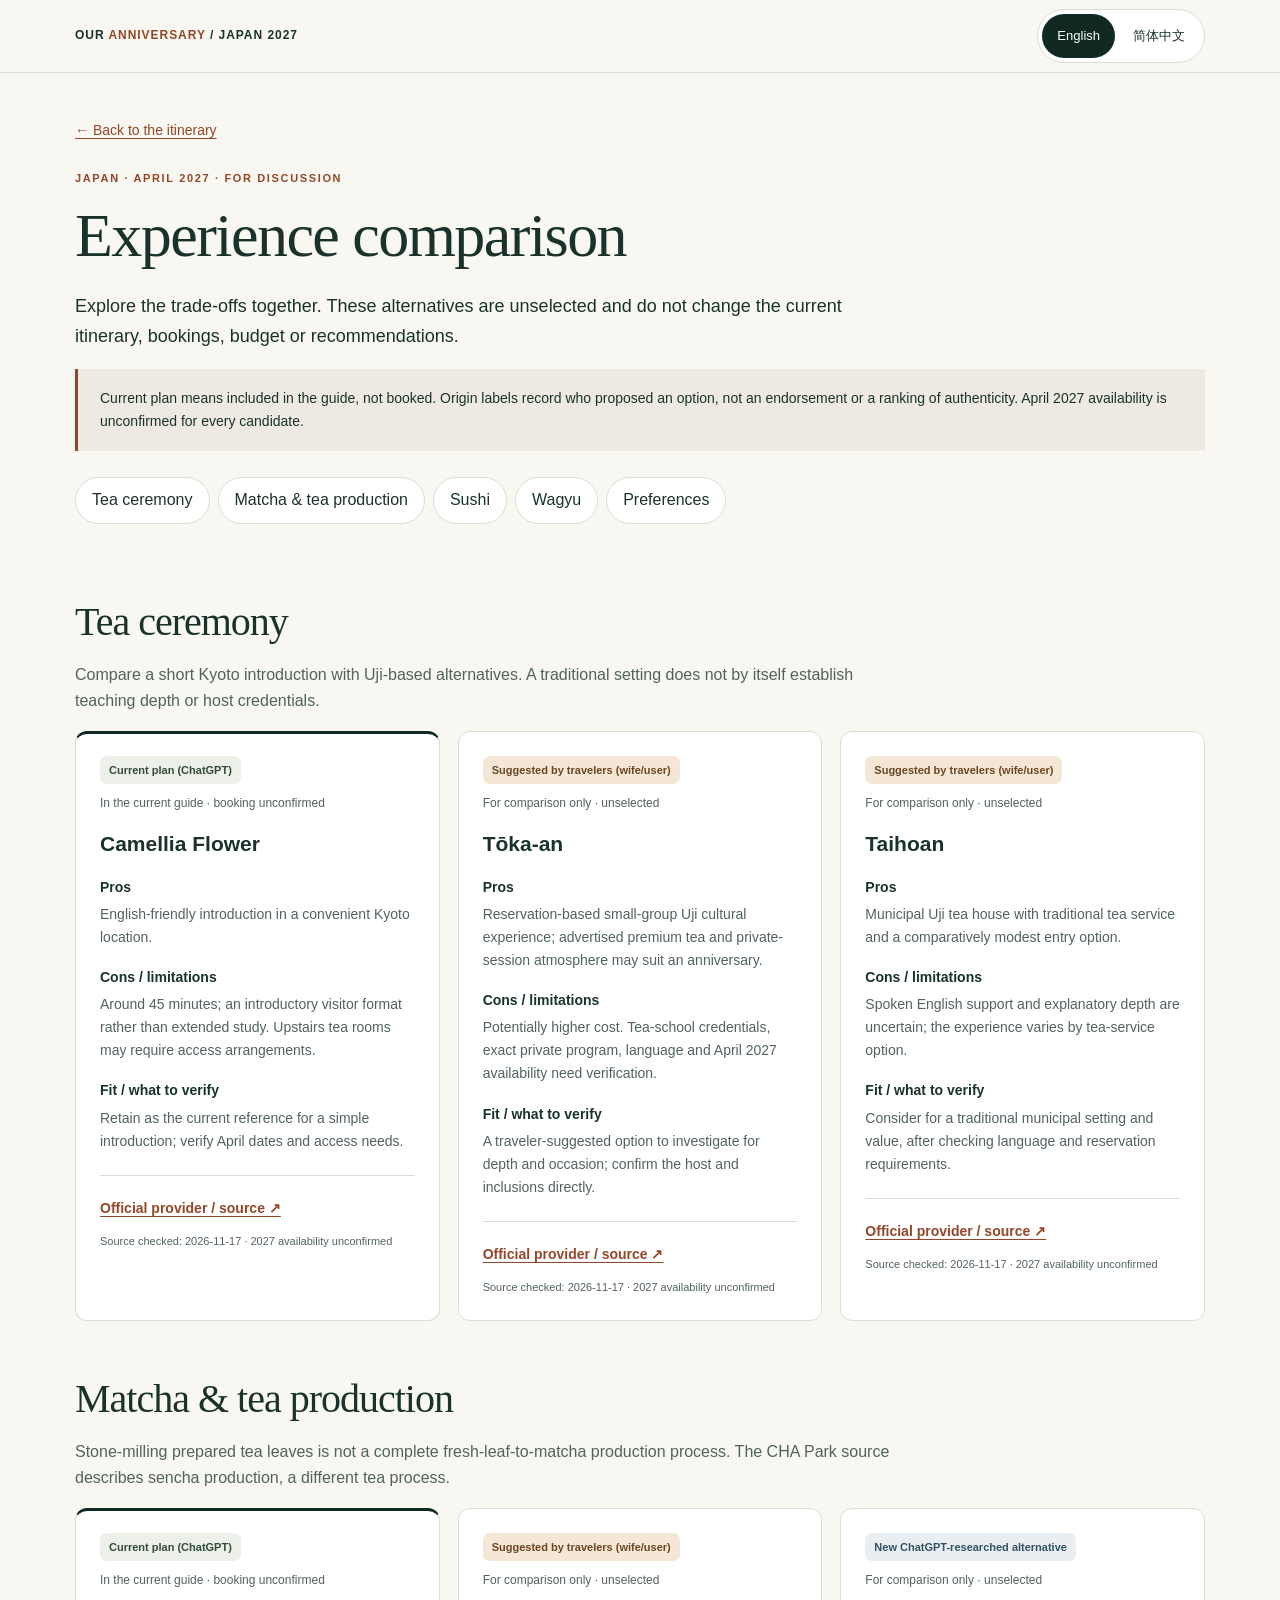
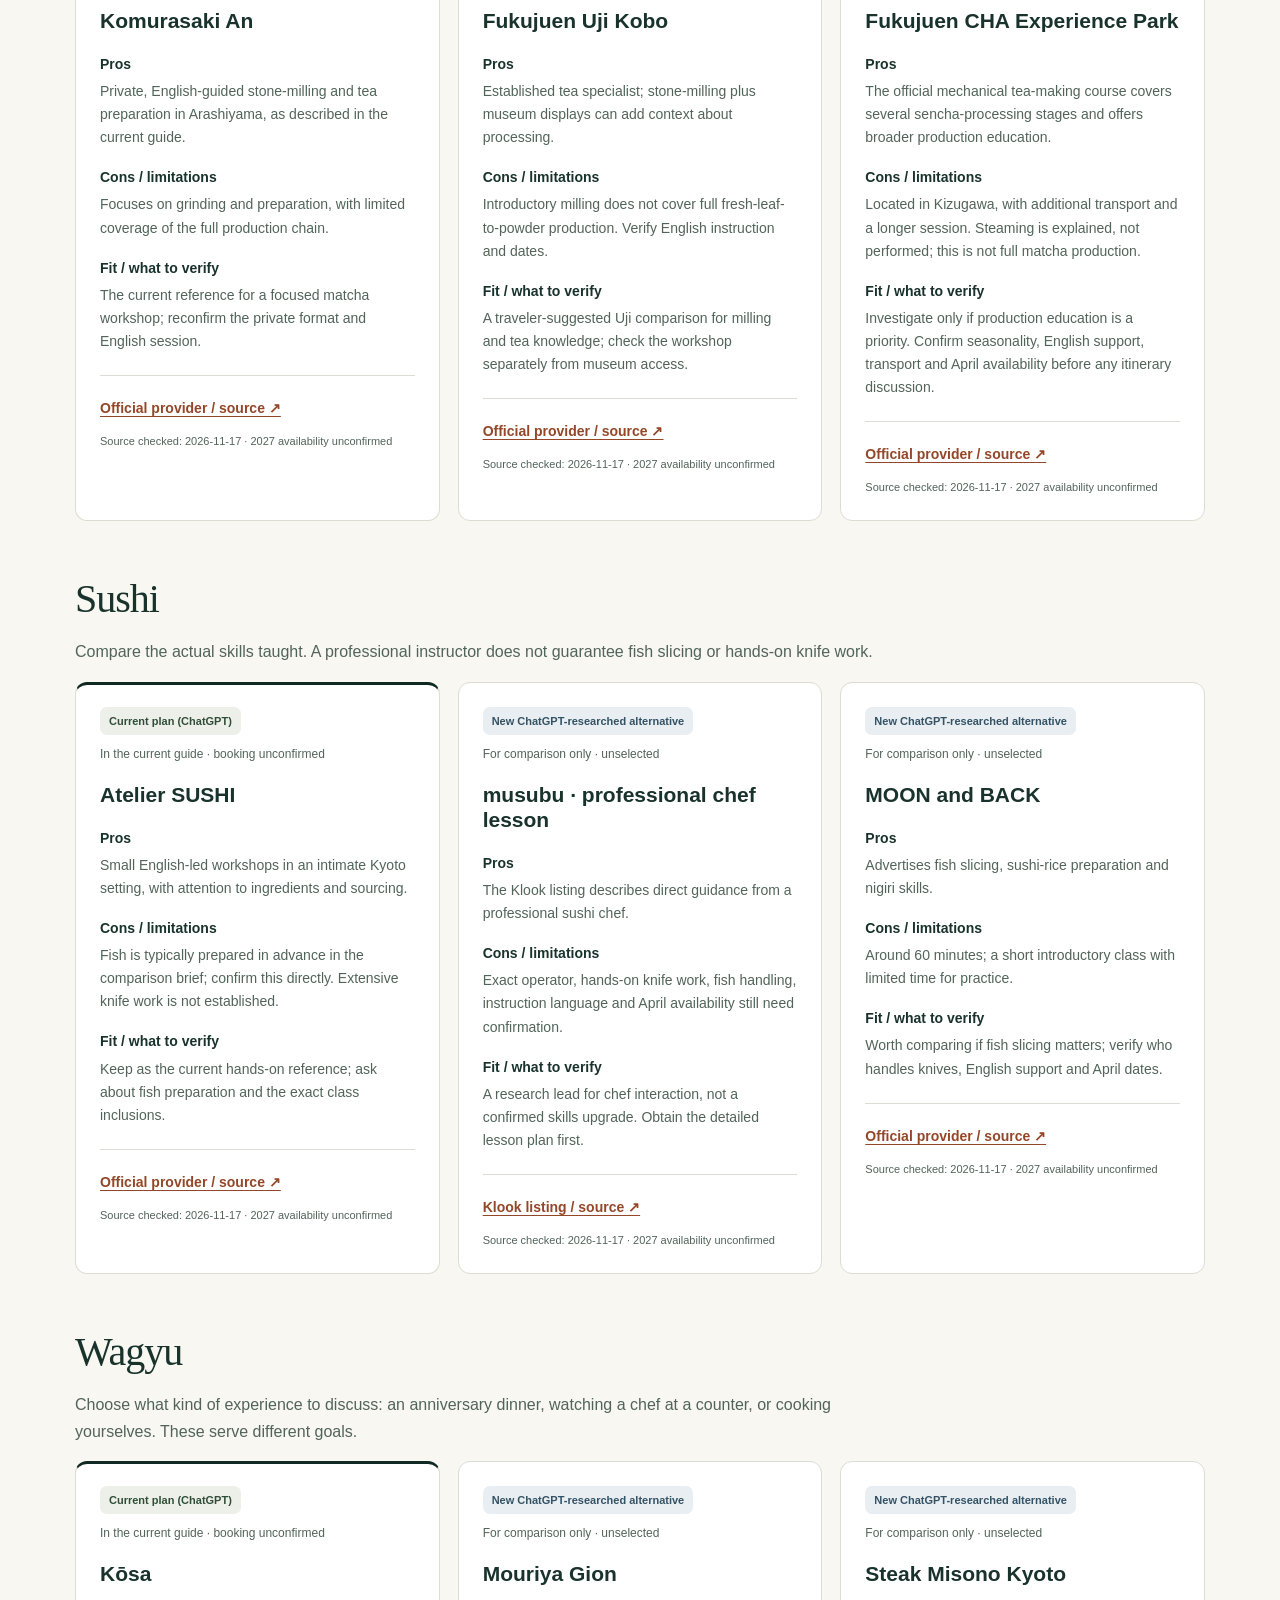
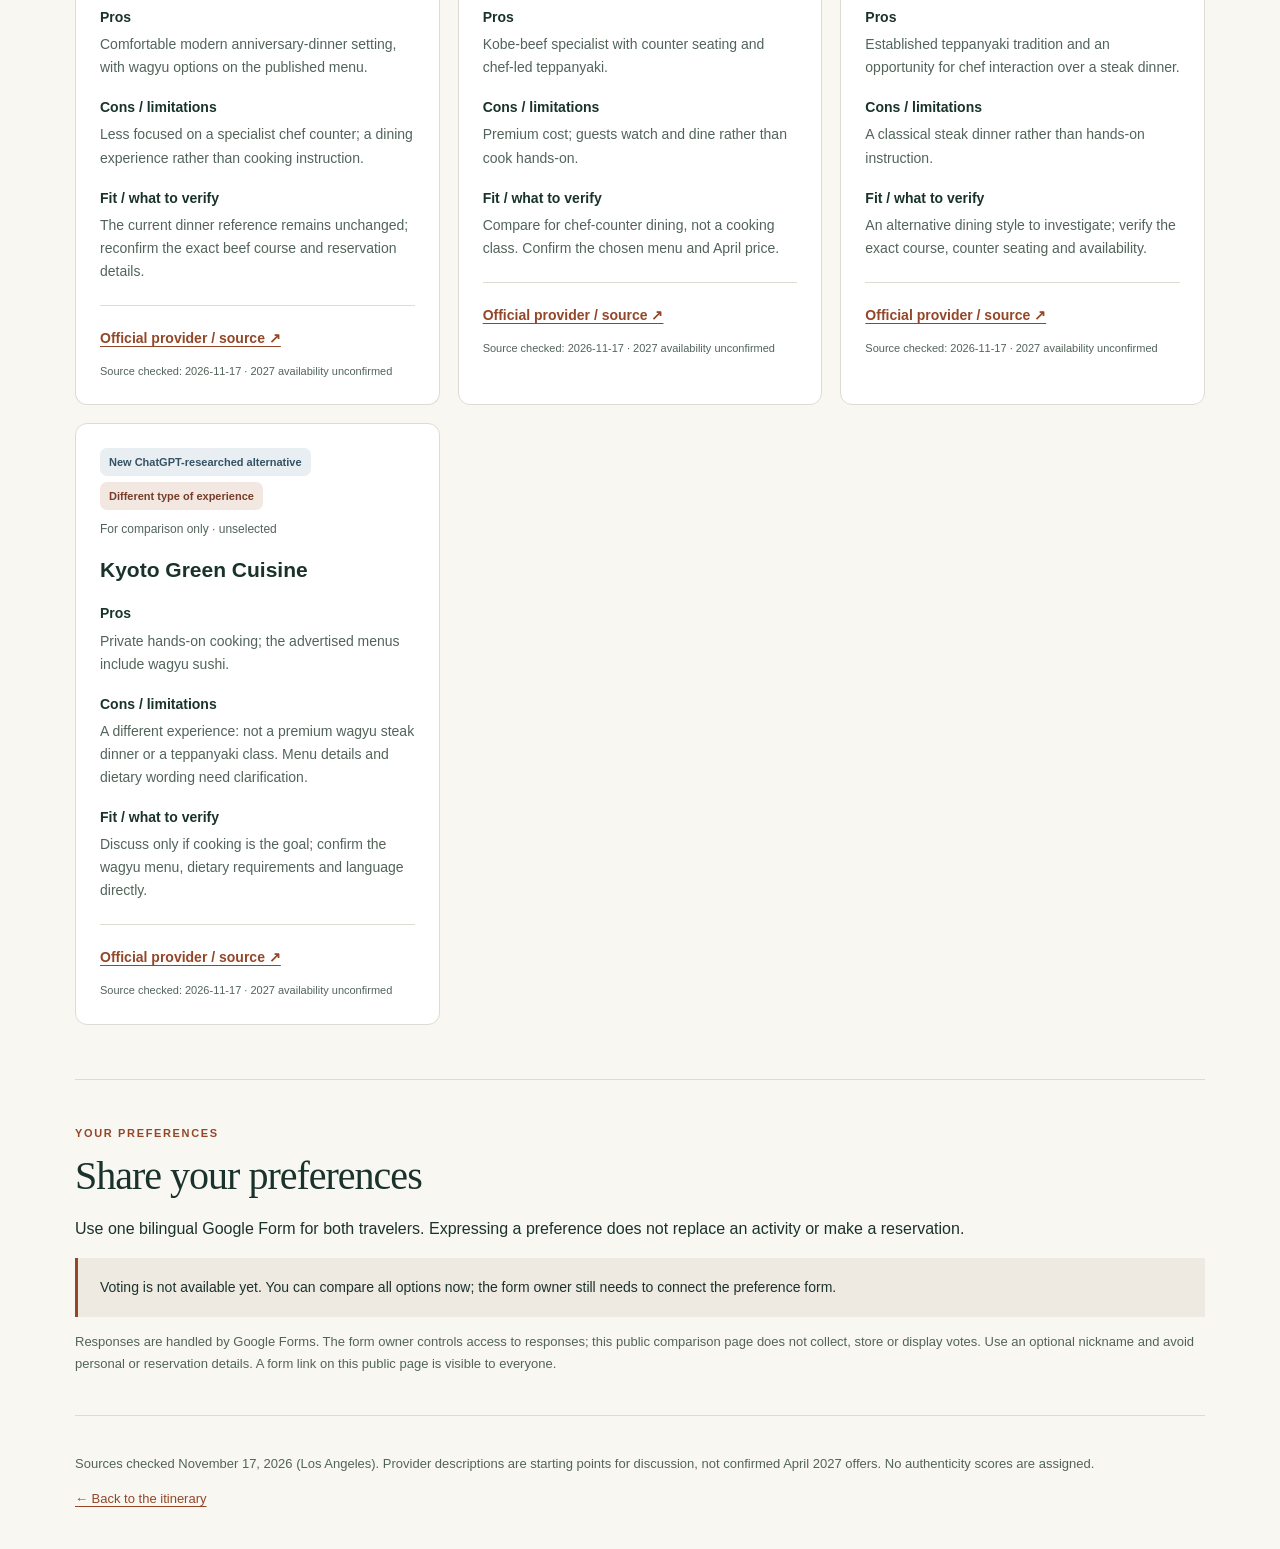
==== experiences.html @ 05cca233 "Add bilingual experience comparison and configurable Google Form embed" ====
<!doctype html>
<html lang="en">
<head>
  <meta charset="utf-8">
  <meta name="viewport" content="width=device-width, initial-scale=1">
  <meta name="color-scheme" content="light">
  <meta name="description" content="Compare Kyoto tea, matcha, sushi and wagyu experiences in English and Simplified Chinese. Alternatives for discussion only; the anniversary itinerary is unchanged.">
  <title>Experience Comparison · Japan 2027</title>
  <link rel="stylesheet" href="experiences.css">
  <script src="experiences-config.js" defer></script>
  <script src="experiences.js" defer></script>
</head>
<body>
  <a class="skip" href="#main" data-copy="skip">Skip to comparison</a>
  <header class="mast">
    <div class="wrap topbar">
      <a class="brand" href="index.html">OUR <span>ANNIVERSARY</span> / JAPAN 2027</a>
      <div class="switch" role="group" id="language-control" aria-label="Comparison language">
        <button id="lang-en" type="button" aria-pressed="true">English</button>
        <button id="lang-zh" type="button" aria-pressed="false">简体中文</button>
      </div>
    </div>
  </header>
  <main id="main" class="wrap">
    <div class="intro">
      <a class="back" href="index.html" data-copy="back">← Back to the itinerary</a>
      <p class="kicker" data-copy="kicker">JAPAN · APRIL 2027 · FOR DISCUSSION</p>
      <h1 data-copy="title">Experience comparison</h1>
      <p class="lead" data-copy="intro">Explore the trade-offs together. These alternatives are unselected and do not change the current itinerary, bookings, budget or recommendations.</p>
      <div class="notice" data-copy="caution">Current plan means included in the guide, not booked. Origin labels record who proposed an option, not an endorsement or a ranking of authenticity. April 2027 availability is unconfirmed for every candidate.</div>
      <nav class="category-nav" aria-label="Comparison categories" id="category-nav"></nav>
    </div>
    <noscript><p class="notice">This comparison needs JavaScript. Open it in a browser with JavaScript enabled. / 本比较页面需要 JavaScript，请在启用 JavaScript 的浏览器中打开。 <a href="index.html">Return to itinerary / 返回行程</a></p></noscript>
    <div id="comparisons"></div>
    <section id="vote" class="voting" aria-labelledby="vote-title">
      <p class="kicker" data-copy="voteKicker">YOUR PREFERENCES</p>
      <h2 id="vote-title" data-copy="voteTitle">Share your preferences</h2>
      <p data-copy="voteIntro">Use one bilingual Google Form for both travelers. Expressing a preference does not replace an activity or make a reservation.</p>
      <p class="notice" id="form-status" role="status"></p>
      <p id="form-fallback" hidden><a class="resource" id="form-link" target="_blank" rel="noopener noreferrer" data-copy="openForm">Open form ↗</a></p>
      <p class="muted" data-copy="privacy">Responses are handled by Google Forms. The form owner controls access to responses; this public comparison page does not collect, store or display votes. Use an optional nickname and avoid personal or reservation details. A form link on this public page is visible to everyone.</p>
      <div id="form-embed"></div>
    </section>
    <footer>
      <p data-copy="checked">Sources checked November 17, 2026 (Los Angeles). Provider descriptions are starting points for discussion, not confirmed April 2027 offers. No authenticity scores are assigned.</p>
      <a href="index.html" data-copy="back">← Back to the itinerary</a>
    </footer>
  </main>
</body>
</html>
---- experiences.css ----
:root { --ink: #19332c; --muted: #52645a; --dark: #102a23; --line: #dddcd2; --paper: #f8f7f2; --accent: #934728; }
* { box-sizing: border-box; }
html { scroll-behavior: smooth; scroll-padding-top: 110px; }
body { margin: 0; background: var(--paper); color: var(--ink); font: 16px/1.65 Inter, -apple-system, BlinkMacSystemFont, "Segoe UI", "Noto Sans SC", "Microsoft YaHei", sans-serif; }
a { color: var(--accent); text-underline-offset: 3px; }
a:hover { text-decoration-thickness: 2px; }
button, a { -webkit-tap-highlight-color: transparent; }
button:focus-visible, a:focus-visible { outline: 3px solid #af5e40; outline-offset: 4px; }
[hidden] { display: none !important; }
.wrap { max-width: 1190px; margin: auto; padding: 0 30px; }
.mast { position: sticky; top: 0; z-index: 10; background: var(--paper); border-bottom: 1px solid var(--line); }
.topbar { min-height: 72px; display: flex; align-items: center; justify-content: space-between; gap: 16px; }
.brand { font-size: 12px; font-weight: 800; letter-spacing: .08em; color: var(--ink); text-decoration: none; }
.brand span { color: var(--accent); }
.switch { display: flex; padding: 4px; gap: 3px; border: 1px solid var(--line); border-radius: 100px; background: white; }
.switch button { min-height: 44px; padding: 8px 15px; border: 0; border-radius: 100px; background: transparent; font: inherit; font-size: 13px; color: var(--ink); cursor: pointer; white-space: nowrap; }
.switch button[aria-pressed="true"] { background: var(--dark); color: white; }
.skip { position: absolute; top: -100px; left: 12px; z-index: 20; padding: 12px; background: white; }
.skip:focus { top: 10px; }
.intro { padding: 44px 0 12px; }
.back { font-size: 14px; }
.kicker { margin: 26px 0 10px; font-size: 11px; letter-spacing: .15em; font-weight: 800; color: var(--accent); }
h1, h2, h3 { line-height: 1.2; }
h1, h2 { font-family: Georgia, "Noto Serif SC", serif; font-weight: 500; letter-spacing: -.025em; }
h1 { font-size: clamp(36px, 5.5vw, 62px); margin: 10px 0 20px; }
h2 { font-size: clamp(28px, 3.5vw, 40px); margin: 8px 0 12px; }
h3 { font-size: 21px; margin: 17px 0 20px; }
.lead { max-width: 820px; font-size: 18px; }
.notice { padding: 18px 22px; border-left: 3px solid var(--accent); background: #eeeae1; font-size: 14px; }
.category-nav { display: flex; flex-wrap: wrap; gap: 8px; margin: 26px 0; }
.category-nav a { display: inline-block; padding: 9px 16px; min-height: 44px; border: 1px solid var(--line); border-radius: 100px; color: var(--ink); text-decoration: none; background: white; }
.category { margin: 36px 0 54px; }
.category-intro { color: var(--muted); max-width: 820px; }
.cards { display: grid; grid-template-columns: repeat(3, minmax(0, 1fr)); gap: 18px; }
.card { min-width: 0; padding: 24px; background: white; border: 1px solid var(--line); border-radius: 12px; overflow-wrap: anywhere; }
.card.current { border-top: 3px solid var(--dark); padding-top: 22px; }
.chips { display: flex; flex-wrap: wrap; gap: 6px; }
.chip { display: inline-block; font-size: 11px; font-weight: 700; padding: 5px 9px; border-radius: 7px; background: #edf0e9; color: #304d38; }
.chip.traveler { background: #f4e7d6; color: #6c4525; }
.chip.researched { background: #e8eef2; color: #345264; }
.chip.type { background: #f2e7e1; color: #773d29; }
.status { font-size: 12px; color: var(--muted); margin: 10px 0 0; }
dl { margin: 0; font-size: 14px; }
dt { font-weight: 800; margin-top: 17px; }
dd { margin: 4px 0 0; color: var(--muted); }
.resource { display: inline-block; min-height: 44px; padding: 9px 0; font-size: 14px; font-weight: 750; }
.source { border-top: 1px solid var(--line); margin-top: 22px; padding-top: 12px; }
.checked { font-size: 11px; color: var(--muted); margin: 0; }
.voting { border-top: 1px solid var(--line); padding: 18px 0 28px; }
.muted, footer { color: var(--muted); font-size: 13px; }
#form-embed iframe { display: block; width: 100%; height: 1200px; border: 1px solid var(--line); border-radius: 12px; background: white; }
footer { border-top: 1px solid var(--line); padding: 24px 0 40px; }
@media (max-width: 950px) { .cards { grid-template-columns: repeat(2, minmax(0, 1fr)); } }
@media (max-width: 650px) {
  .wrap { padding: 0 18px; }
  .topbar { flex-direction: column; justify-content: center; padding-top: 10px; padding-bottom: 10px; gap: 8px; }
  .brand { font-size: 10px; }
  .intro { padding-top: 28px; }
  .lead { font-size: 16px; }
  .cards { grid-template-columns: 1fr; }
  .card { padding: 21px; }
  .card.current { padding-top: 19px; }
  .notice { padding: 15px 17px; }
}
@media (prefers-reduced-motion: reduce) { html { scroll-behavior: auto; } }
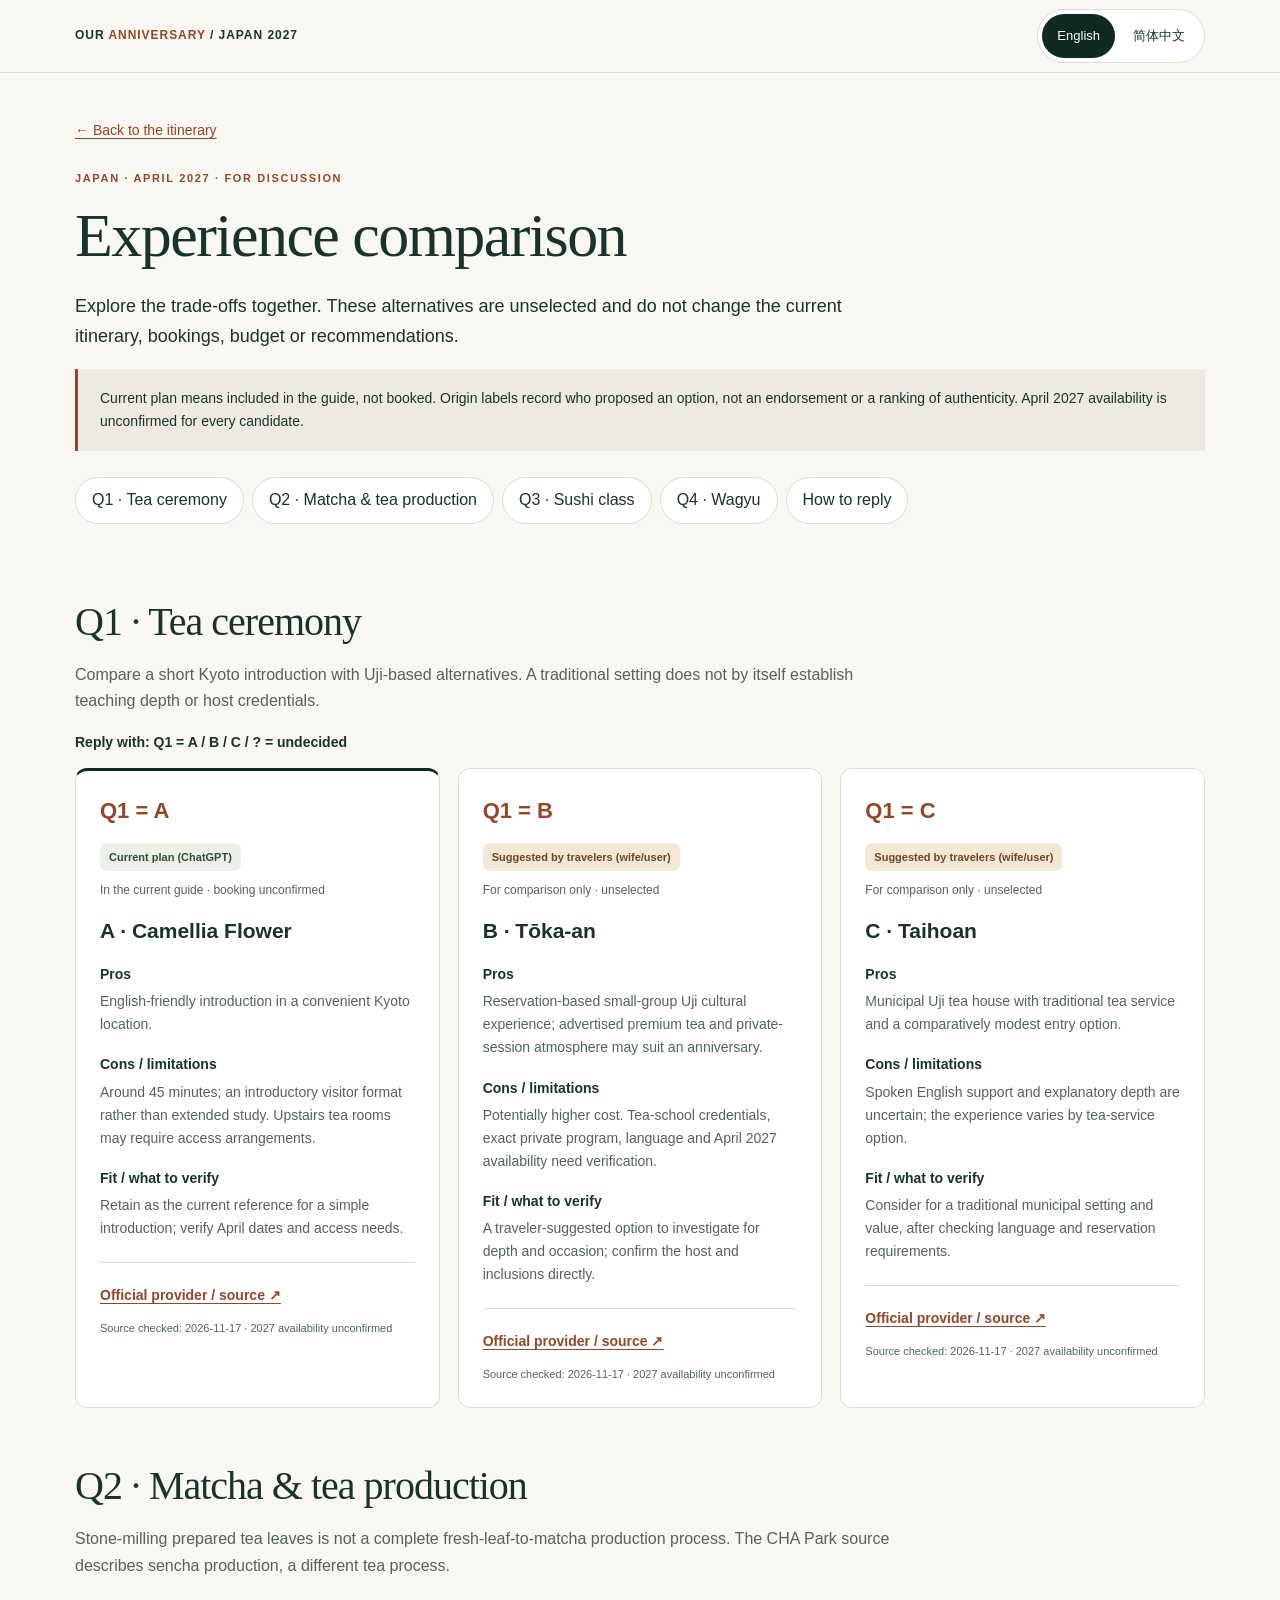
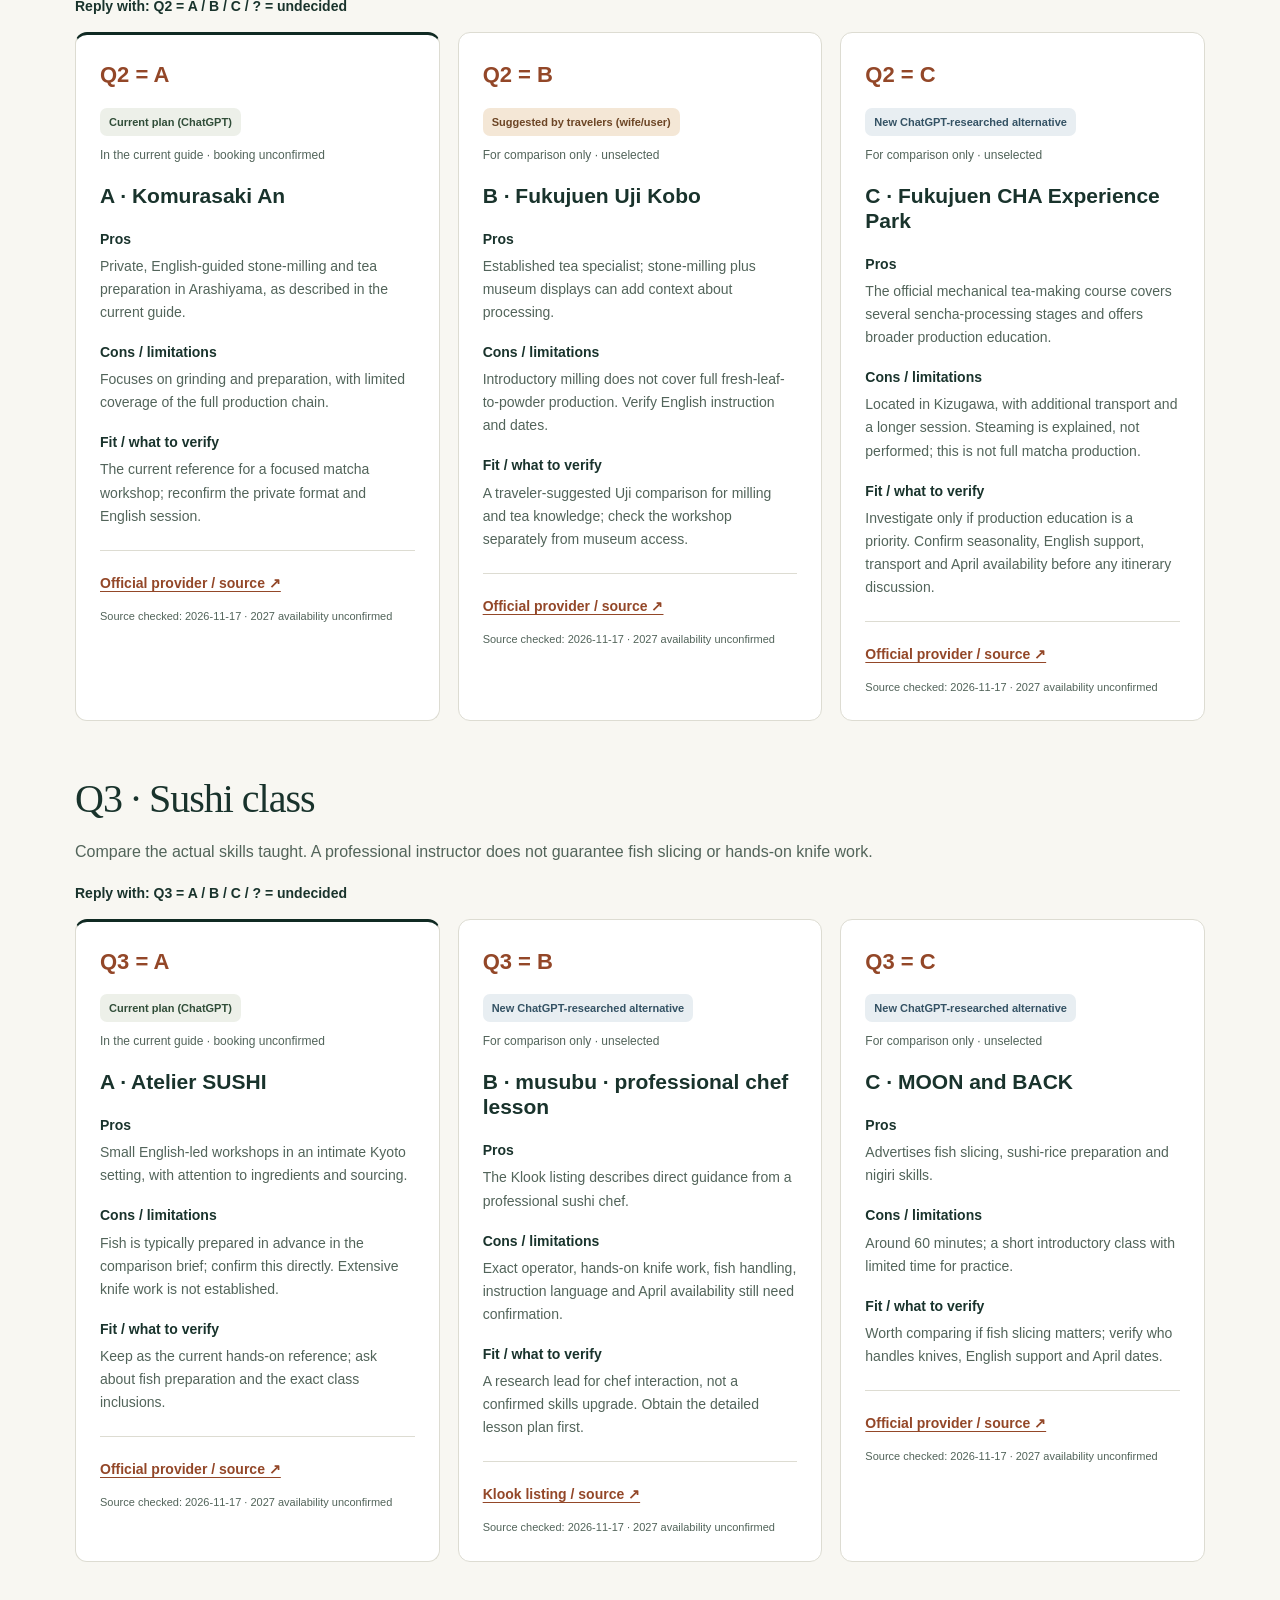
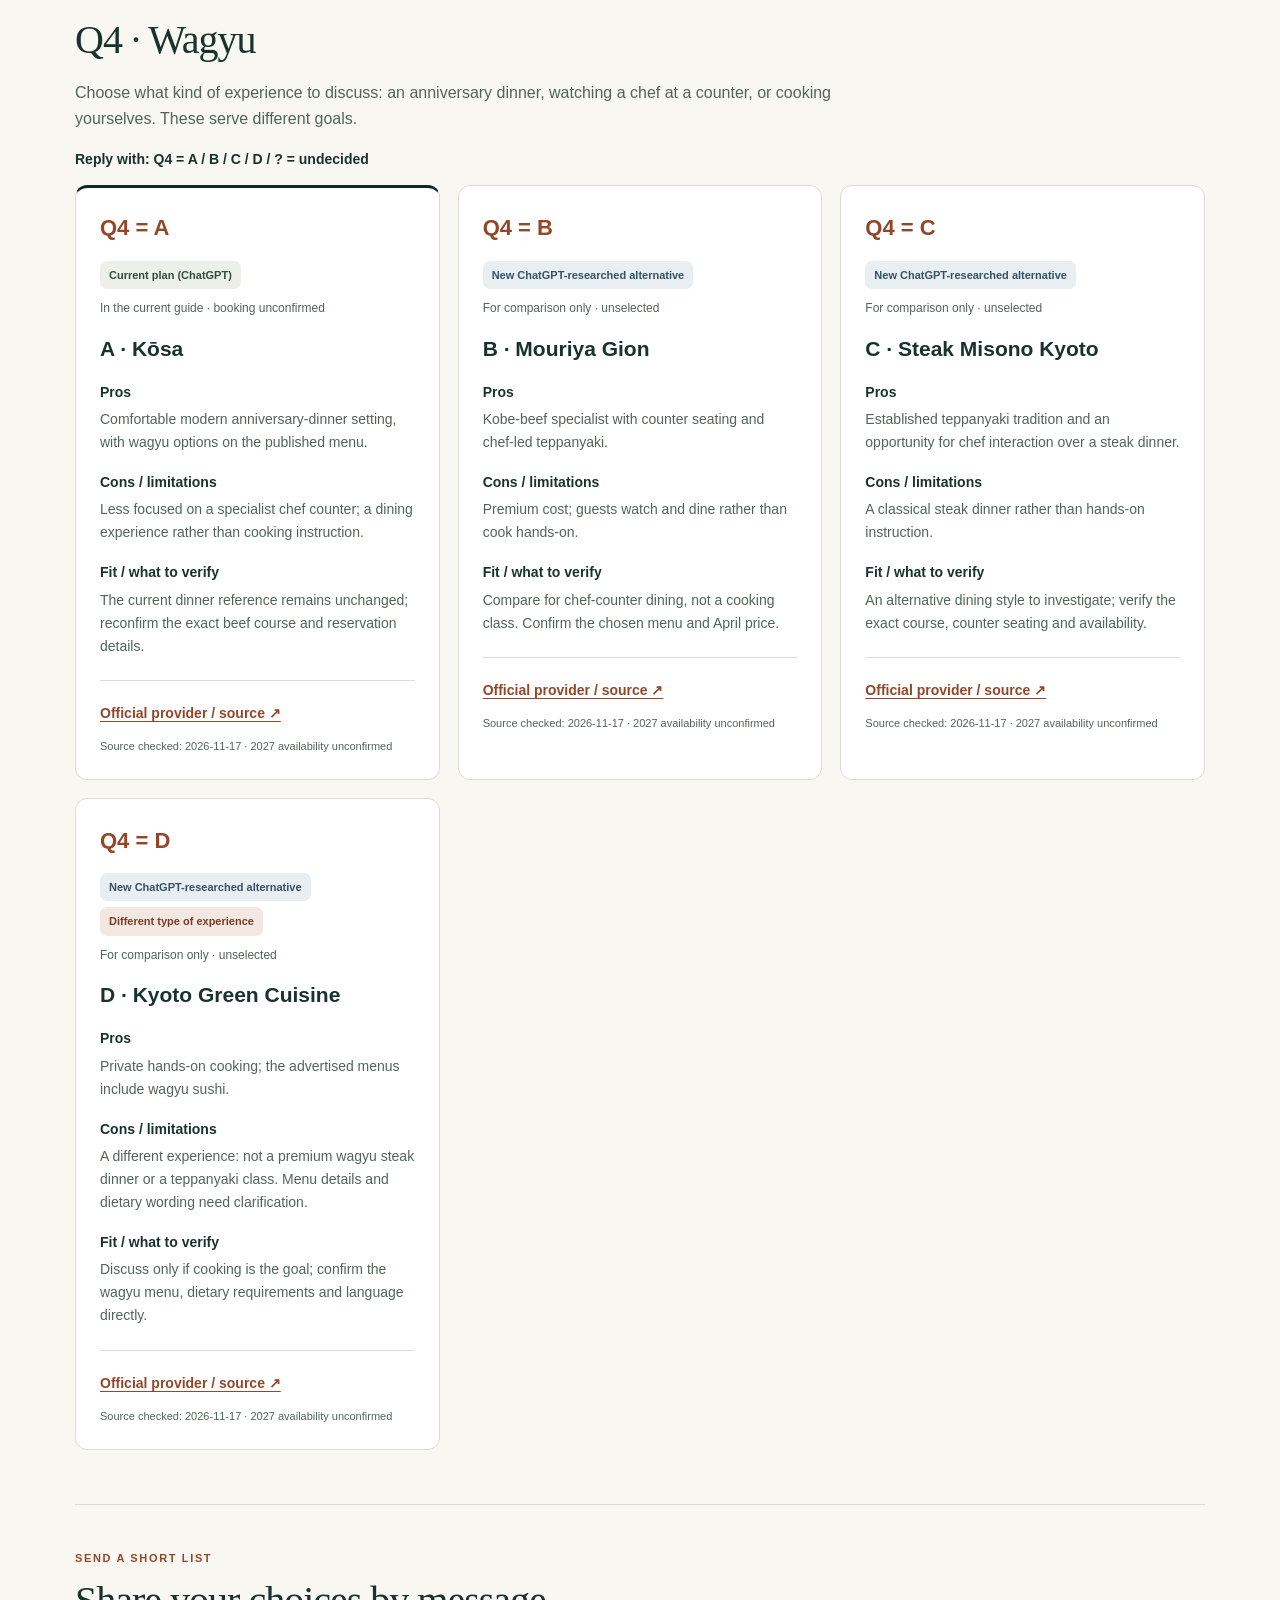
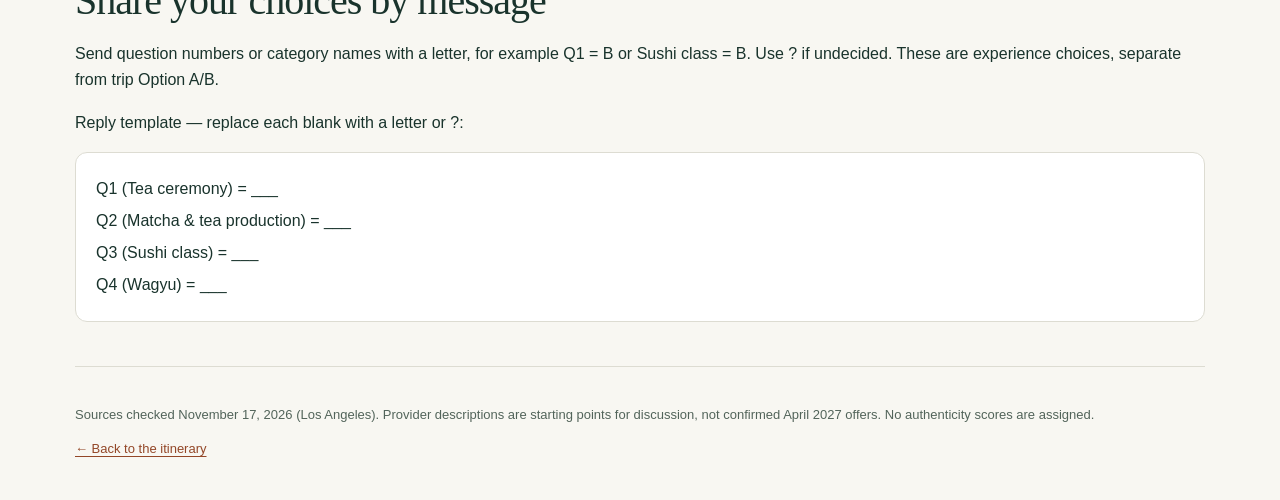
==== commit 72bc4132: "Replace form setup with clear question numbers and lettered choices" ====
--- a/experiences.html
+++ b/experiences.html
@@ -7,7 +7,6 @@
   <meta name="description" content="Compare Kyoto tea, matcha, sushi and wagyu experiences in English and Simplified Chinese. Alternatives for discussion only; the anniversary itinerary is unchanged.">
   <title>Experience Comparison · Japan 2027</title>
   <link rel="stylesheet" href="experiences.css">
-  <script src="experiences-config.js" defer></script>
   <script src="experiences.js" defer></script>
 </head>
 <body>
@@ -32,14 +31,12 @@
     </div>
     <noscript><p class="notice">This comparison needs JavaScript. Open it in a browser with JavaScript enabled. / 本比较页面需要 JavaScript，请在启用 JavaScript 的浏览器中打开。 <a href="index.html">Return to itinerary / 返回行程</a></p></noscript>
     <div id="comparisons"></div>
-    <section id="vote" class="voting" aria-labelledby="vote-title">
-      <p class="kicker" data-copy="voteKicker">YOUR PREFERENCES</p>
-      <h2 id="vote-title" data-copy="voteTitle">Share your preferences</h2>
-      <p data-copy="voteIntro">Use one bilingual Google Form for both travelers. Expressing a preference does not replace an activity or make a reservation.</p>
-      <p class="notice" id="form-status" role="status"></p>
-      <p id="form-fallback" hidden><a class="resource" id="form-link" target="_blank" rel="noopener noreferrer" data-copy="openForm">Open form ↗</a></p>
-      <p class="muted" data-copy="privacy">Responses are handled by Google Forms. The form owner controls access to responses; this public comparison page does not collect, store or display votes. Use an optional nickname and avoid personal or reservation details. A form link on this public page is visible to everyone.</p>
-      <div id="form-embed"></div>
+    <section id="answers" class="answers" aria-labelledby="answer-title">
+      <p class="kicker" data-copy="answerKicker">SEND A SHORT LIST</p>
+      <h2 id="answer-title" data-copy="answerTitle">Share your choices by message</h2>
+      <p data-copy="answerIntro">Send question numbers or category names with a letter, for example Q1 = B or Sushi class = B. Use ? if undecided. These are experience choices, separate from trip Option A/B.</p>
+      <p data-copy="answerHint">Reply template — replace each blank with a letter or ?:</p>
+      <pre id="answer-template"></pre>
     </section>
     <footer>
       <p data-copy="checked">Sources checked November 17, 2026 (Los Angeles). Provider descriptions are starting points for discussion, not confirmed April 2027 offers. No authenticity scores are assigned.</p>
--- a/experiences.css
+++ b/experiences.css
@@ -46,9 +46,8 @@
 .resource { display: inline-block; min-height: 44px; padding: 9px 0; font-size: 14px; font-weight: 750; }
 .source { border-top: 1px solid var(--line); margin-top: 22px; padding-top: 12px; }
 .checked { font-size: 11px; color: var(--muted); margin: 0; }
-.voting { border-top: 1px solid var(--line); padding: 18px 0 28px; }
+.answers { border-top: 1px solid var(--line); padding: 18px 0 28px; }
 .muted, footer { color: var(--muted); font-size: 13px; }
-#form-embed iframe { display: block; width: 100%; height: 1200px; border: 1px solid var(--line); border-radius: 12px; background: white; }
 footer { border-top: 1px solid var(--line); padding: 24px 0 40px; }
 @media (max-width: 950px) { .cards { grid-template-columns: repeat(2, minmax(0, 1fr)); } }
 @media (max-width: 650px) {
@@ -63,3 +62,7 @@
   .notice { padding: 15px 17px; }
 }
 @media (prefers-reduced-motion: reduce) { html { scroll-behavior: auto; } }
+
+.option-code { margin: 0 0 14px; color: var(--accent); font-size: 22px; font-weight: 800; }
+.reply-hint { font-size: 14px; font-weight: 700; }
+#answer-template { white-space: pre-wrap; overflow-wrap: anywhere; padding: 20px; border: 1px solid var(--line); border-radius: 12px; background: white; font: inherit; line-height: 2; user-select: text; }
